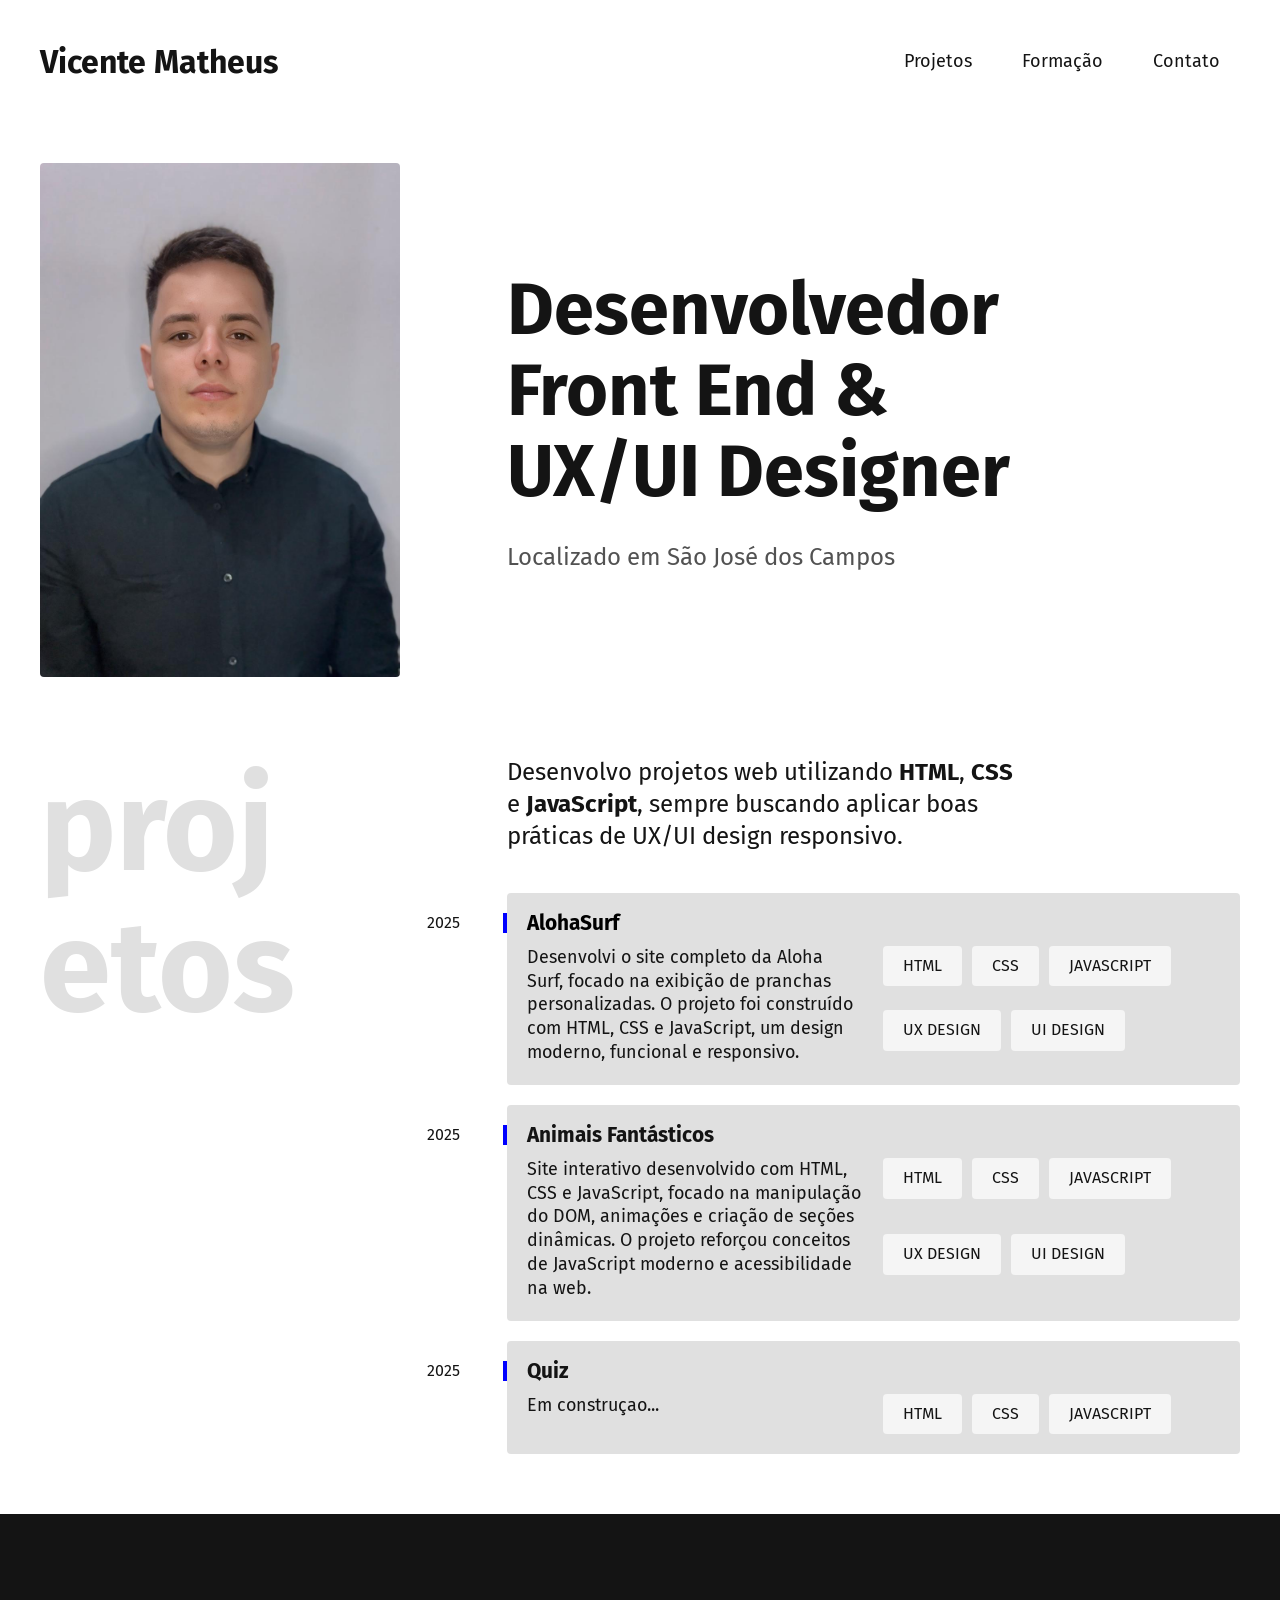
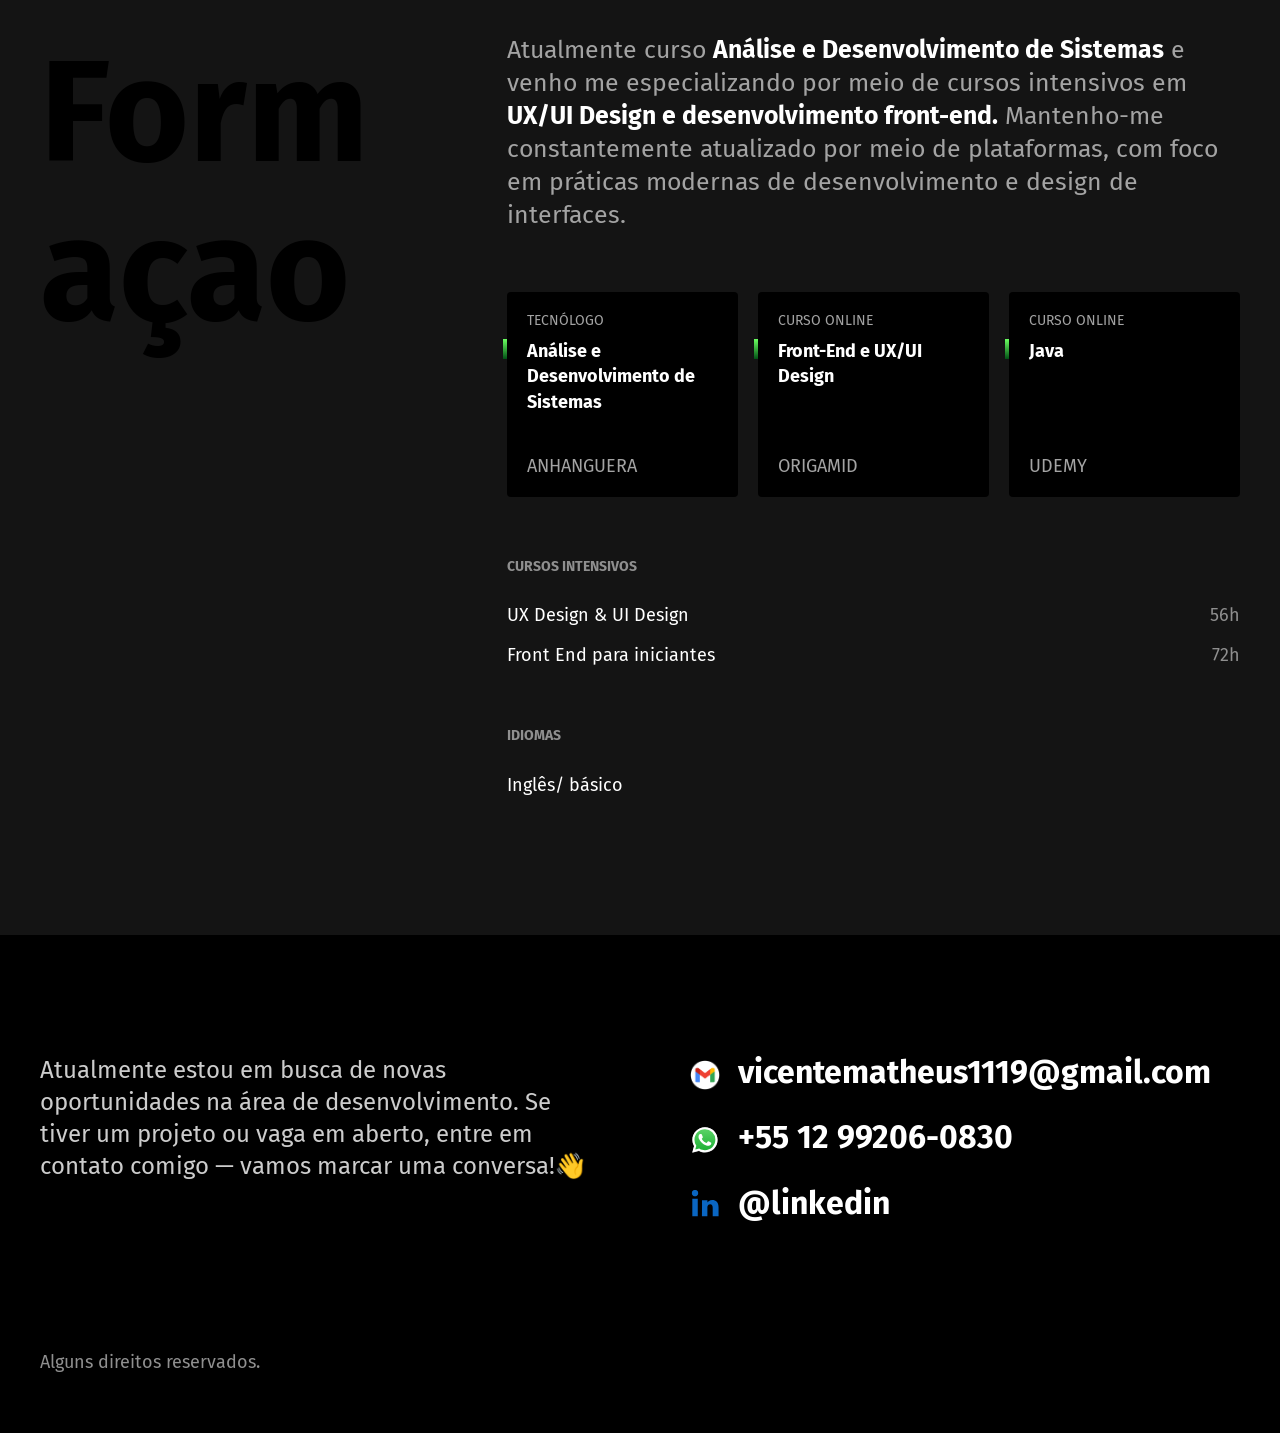
==== index.html @ 38cd6881 "Primeiro commit" ====
<!DOCTYPE html>
<html lang="pt-br">

<head>
  <meta charset="UTF-8">
  <meta name="viewport" content="width=device-width, initial-scale=1.0">
  <title>Portfólio</title>
  <meta name="description" content="Desenvolvedor Front End">
  <link rel="stylesheet" href="./css/import.css">
  <link rel="icon" href="./favicon.png" type="image/svg+xml">

  <link rel="preconnect" href="https://fonts.googleapis.com">
  <link rel="preconnect" href="https://fonts.gstatic.com" crossorigin>
  <link href="https://fonts.googleapis.com/css2?family=Fira+Sans:ital,wght@0,100;0,200;0,300;0,400;0,500;0,600;0,700;0,800;0,900;1,100;1,200;1,300;1,400;1,500;1,600;1,700;1,800;1,900&display=swap" rel="stylesheet">
</head>

<body>
  <header class="header">
    <h1>Vicente Matheus</h1>
    <nav>
      <ul class="header-menu">
        <li><a href="#Projetos">Projetos</a></li>
        <li><a href="#formaçao">Formação</a></li>
        <li><a href="#contato">Contato</a></li>
      </ul>
    </nav>
  </header>

  <main class="introducao">
    <img src="img/perfil.jpeg" alt="foto" width="360" height="520">

    <div>
      <h1>Desenvolvedor<br>Front End & <br>UX/UI Designer</h1>
      <p>Localizado em São José dos Campos</p>
    </div>
  </main>

  <section arial-label="Projetos" class="experiencia" id="Projetos">
    <h2 class="subtitulo">projetos</h2>
    <div>
      <p class="experiencia-texto">
        Desenvolvo projetos web utilizando <strong>HTML</strong>, <strong>CSS</strong> e <strong>JavaScript</strong>, sempre buscando aplicar boas práticas de UX/UI design responsivo.
      </p>

      <div class="empresa">
        <span class="empresa-ano">2025</span>

        <h2 class="empresa-titulo"><a href="AlohaSurf/index.html" target="_blank" rel="noopener noreferrer">AlohaSurf</a></h2>
        <span class="empresa-titulo"> </span>
        <p class="empresa-texto">Desenvolvi o site completo da Aloha Surf, focado na exibição de pranchas personalizadas. O projeto foi construído com HTML, CSS e JavaScript, um design moderno, funcional e responsivo.</p>
        <ul class="empresa-habilidades">
          <li>HTML</li>
          <li>CSS</li>
          <li>JAVASCRIPT</li>
          <li>UX DESIGN</li>
          <li>UI DESIGN</li>
        </ul>
      </div>
      <div>

        <div class="empresa">
          <span class="empresa-ano">2025</span>
          <h2 class="empresa-titulo">Animais Fantásticos</h2>
          <span class="empresa-titulo"> </span>
          <p class="empresa-texto">Site interativo desenvolvido com HTML, CSS e JavaScript, focado na manipulação do DOM, animações e criação de seções dinâmicas. O projeto reforçou conceitos de JavaScript moderno e acessibilidade na web.

          </p>
          <ul class="empresa-habilidades">
            <li>HTML</li>
            <li>CSS</li>
            <li>JAVASCRIPT</li>
            <li>UX DESIGN</li>
            <li>UI DESIGN</li>
          </ul>
        </div>
        <div>

          <div class="empresa">
            <span class="empresa-ano">2025</span>
            <h2 class="empresa-titulo">Quiz</h2>
            <span class="empresa-titulo"> </span>
            <p class="empresa-texto">Em construçao... </p>
            <ul class="empresa-habilidades">
              <li>HTML</li>
              <li>CSS</li>
              <li>JAVASCRIPT</li>
              <!-- <li>UX DESIGN</li>
              <li>UI DESIGN</li> -->
            </ul>
          </div>
        </div>
  </section>

  <section class="formaçao" id="formaçao" aria-label="formaçao">
    <div class="formaçao-container">
      <h2 class="subtitulo">formaçao</h2>
      <div>
        <p class="formaçao-texto">
          Atualmente curso <strong>Análise e Desenvolvimento de Sistemas</strong> e venho me especializando por meio de cursos intensivos em <strong>UX/UI Design e desenvolvimento front-end.</strong> Mantenho-me constantemente atualizado por meio de plataformas, com foco em práticas modernas de desenvolvimento e design de interfaces.
        </p>
        <ul class="faculdade-lista">
          <li class="faculdade">
            <span class="faculdade-tipo">Tecnólogo</span>
            <h3 class="faculdade-curso">Análise e Desenvolvimento de Sistemas</h3>
            <span class="faculdade-instituiçao">Anhanguera</span>
          </li>
          <li class="faculdade">
            <span class="faculdade-tipo">Curso Online</span>
            <h3 class="faculdade-curso">Front-End e UX/UI Design</h3>
            <span class="faculdade-instituiçao">Origamid</span>
          </li>
          <li class="faculdade">
            <span class="faculdade-tipo">Curso Online</span>
            <h3 class="faculdade-curso">Java</h3>
            <span class="faculdade-instituiçao">Udemy</span>
          </li>
        </ul>
        <div class="formaçao-extra">
          <div class="cursos">
            <h3>cursos intensivos</h3>
            <ul>
              <li>UX Design & UI Design<span>56h</span></li>
              <li>Front End para iniciantes<span>72h</span></li>
            </ul>
          </div>
          <div class="idiomas">
            <h3>idiomas</h3>
            <ul>
              <li>Inglês/ básico</li>
            </ul>
          </div>
        </div>
      </div>
    </div>
  </section>

  <footer class="footer" id="contato">
    <div class="footer-container">
      <p class="footer-texto">Atualmente estou em busca de novas oportunidades na área de desenvolvimento. Se tiver um projeto ou vaga em aberto, entre em contato comigo — vamos marcar uma conversa!👋</p>
      <ul class="footer-contato">
        <li><a href="mailto:vicentematheus1119@gmail.com">vicentematheus1119@gmail.com</a></li>
        <li><a href="https://w.app/jmial8">+55 12 99206-0830</a></li>
        <li><a href="https://www.linkedin.com/in/vicente-matheus-9b24b6235?utm_source=share&utm_campaign=share_via&utm_content=profile&utm_medium=ios_app">@linkedin</a> </li>
      </ul>
      <p class="footer-copy">Alguns direitos reservados.</p>
    </div>


  </footer>

</body>

</html>
---- css/import.css ----
@import url("./geral.css");
@import url("./footer.css");
@import url("./header.css");
@import url("./section.css");
@import url("./formacao.css");
@import url("./introducao.css");
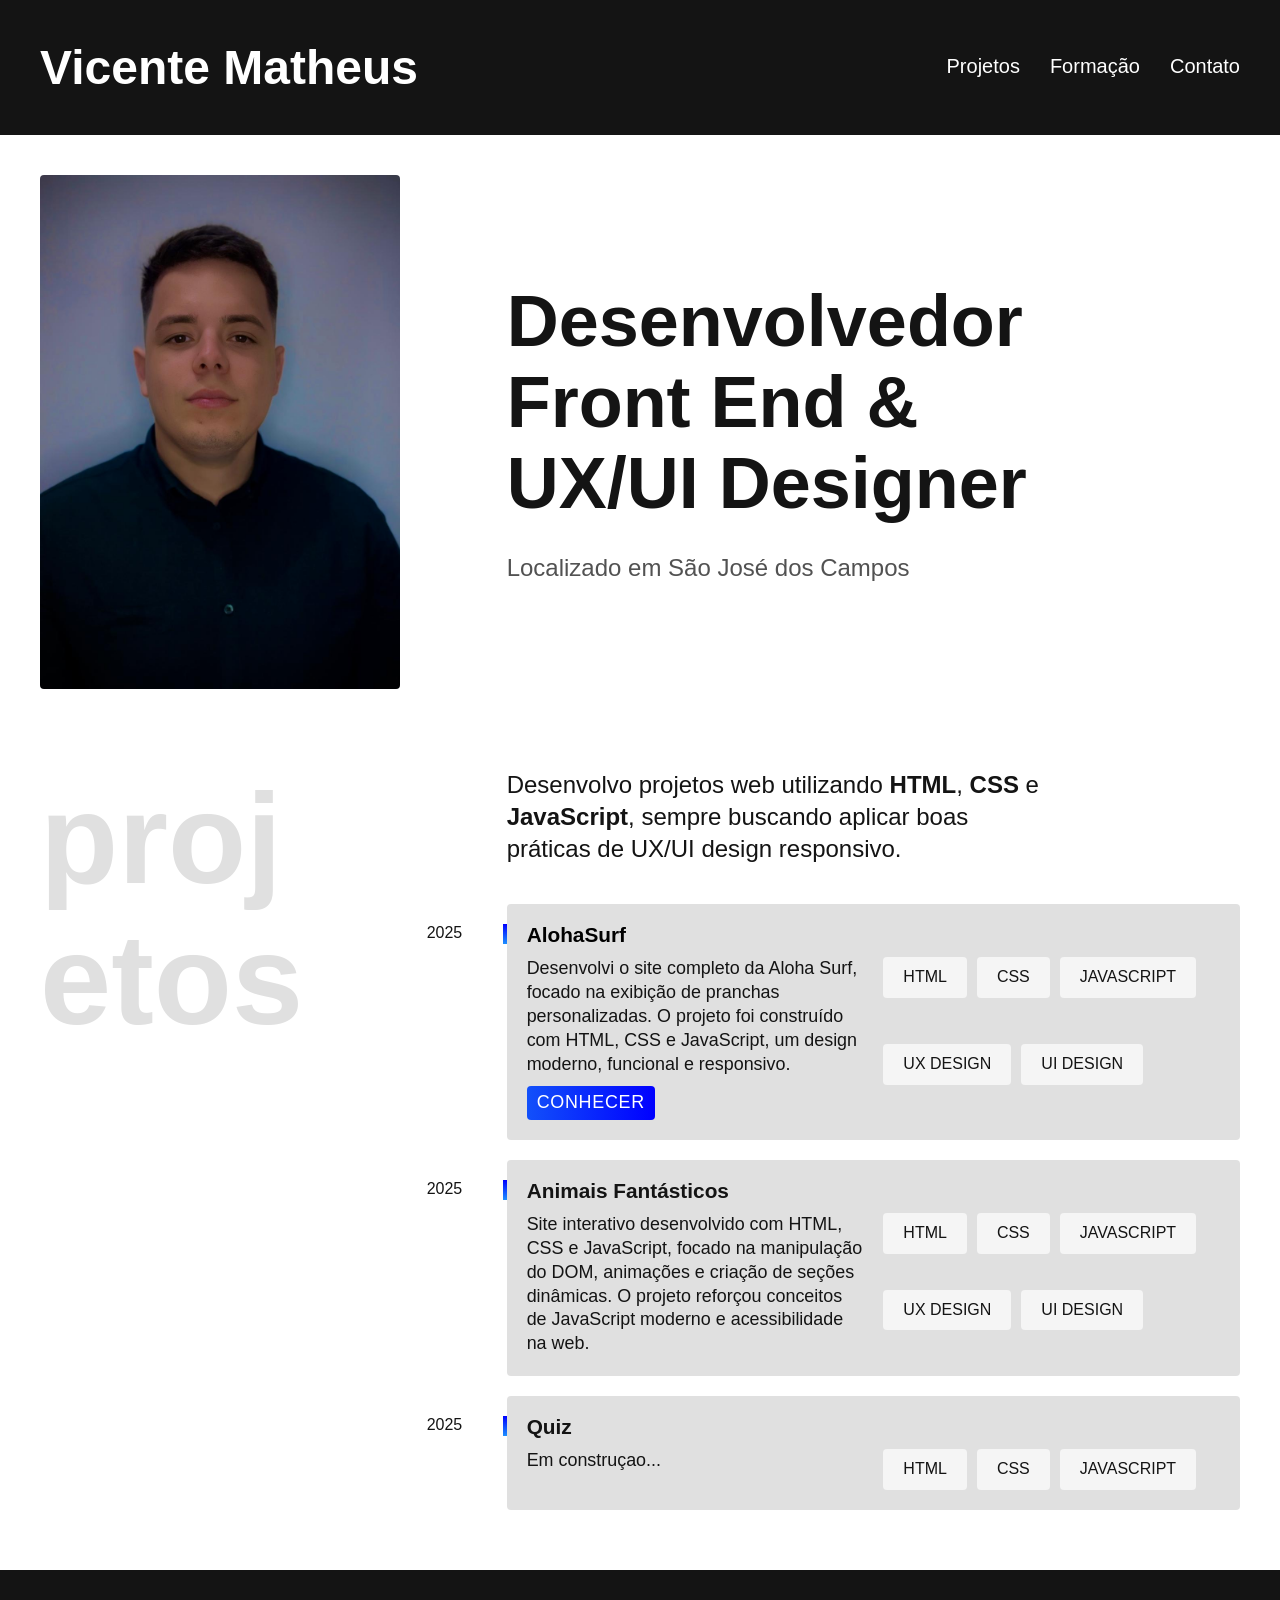
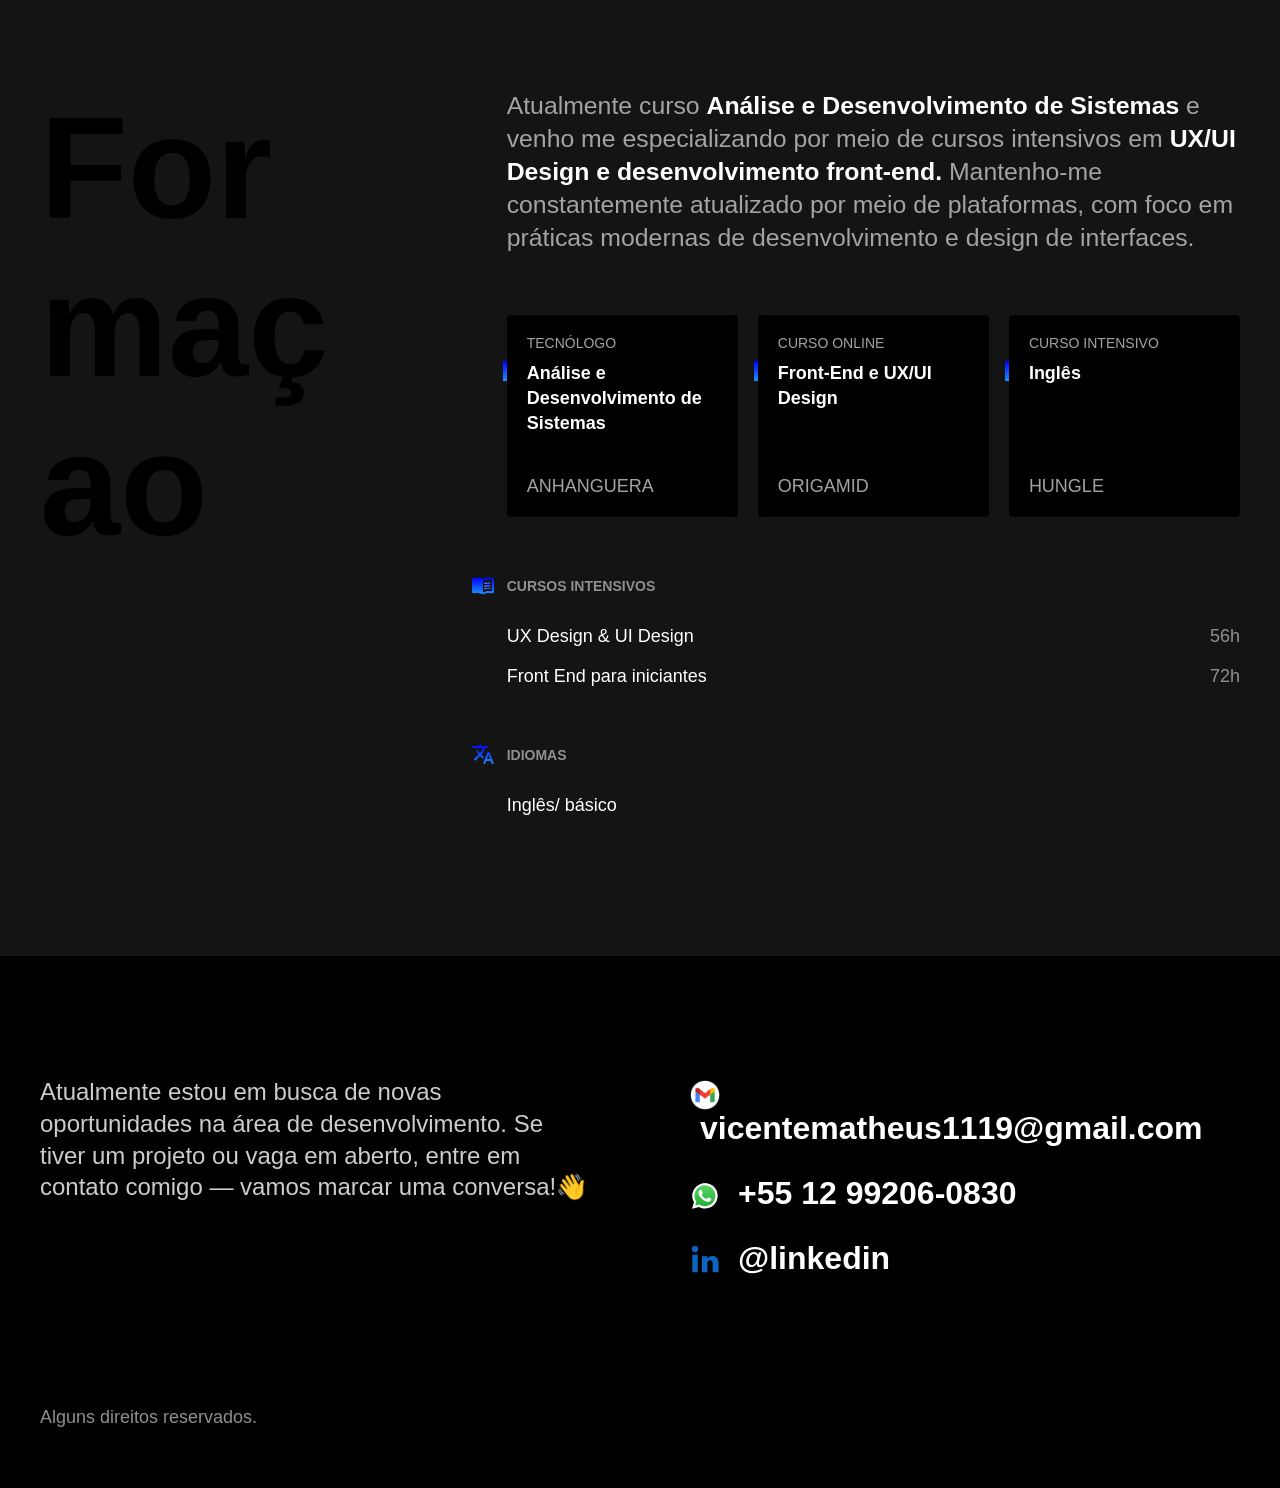
==== commit 2273470d: "alteraçao de perfil e melhorias no design" ====
--- a/index.html
+++ b/index.html
@@ -11,19 +11,22 @@
 
   <link rel="preconnect" href="https://fonts.googleapis.com">
   <link rel="preconnect" href="https://fonts.gstatic.com" crossorigin>
-  <link href="https://fonts.googleapis.com/css2?family=Fira+Sans:ital,wght@0,100;0,200;0,300;0,400;0,500;0,600;0,700;0,800;0,900;1,100;1,200;1,300;1,400;1,500;1,600;1,700;1,800;1,900&display=swap" rel="stylesheet">
+  <link href="https://fonts.googleapis.com/css2?family=Merriweather:ital,opsz,wght@0,18..144,300..900;1,18..144,300..900&family=Poppins:ital,wght@0,100;0,200;0,300;0,400;0,500;0,600;0,700;0,800;0,900;1,100;1,200;1,300;1,400;1,500;1,600;1,700;1,800;1,900&family=Roboto:ital,wght@0,100..900;1,100..900&display=swap" rel="stylesheet">
+
 </head>
 
 <body>
-  <header class="header">
-    <h1>Vicente Matheus</h1>
-    <nav>
-      <ul class="header-menu">
-        <li><a href="#Projetos">Projetos</a></li>
-        <li><a href="#formaçao">Formação</a></li>
-        <li><a href="#contato">Contato</a></li>
-      </ul>
-    </nav>
+  <header class="header-bg">
+    <div class="header">
+      <h1>Vicente Matheus</h1>
+      <nav>
+        <ul class="header-menu">
+          <li><a href="#Projetos">Projetos</a></li>
+          <li><a href="#formaçao">Formação</a></li>
+          <li><a href="#contato">Contato</a></li>
+        </ul>
+      </nav>
+    </div>
   </header>
 
   <main class="introducao">
@@ -47,7 +50,7 @@
 
         <h2 class="empresa-titulo"><a href="AlohaSurf/index.html" target="_blank" rel="noopener noreferrer">AlohaSurf</a></h2>
         <span class="empresa-titulo"> </span>
-        <p class="empresa-texto">Desenvolvi o site completo da Aloha Surf, focado na exibição de pranchas personalizadas. O projeto foi construído com HTML, CSS e JavaScript, um design moderno, funcional e responsivo.</p>
+        <p class="empresa-texto">Desenvolvi o site completo da Aloha Surf, focado na exibição de pranchas personalizadas. O projeto foi construído com HTML, CSS e JavaScript, um design moderno, funcional e responsivo. <a class="botao" href="AlohaSurf/index.html" target="_blank" rel="noopener noreferrer">conhecer</a></p>
         <ul class="empresa-habilidades">
           <li>HTML</li>
           <li>CSS</li>
@@ -110,9 +113,9 @@
             <span class="faculdade-instituiçao">Origamid</span>
           </li>
           <li class="faculdade">
-            <span class="faculdade-tipo">Curso Online</span>
-            <h3 class="faculdade-curso">Java</h3>
-            <span class="faculdade-instituiçao">Udemy</span>
+            <span class="faculdade-tipo">Curso Intensivo</span>
+            <h3 class="faculdade-curso">Inglês</h3>
+            <span class="faculdade-instituiçao">Hungle</span>
           </li>
         </ul>
         <div class="formaçao-extra">
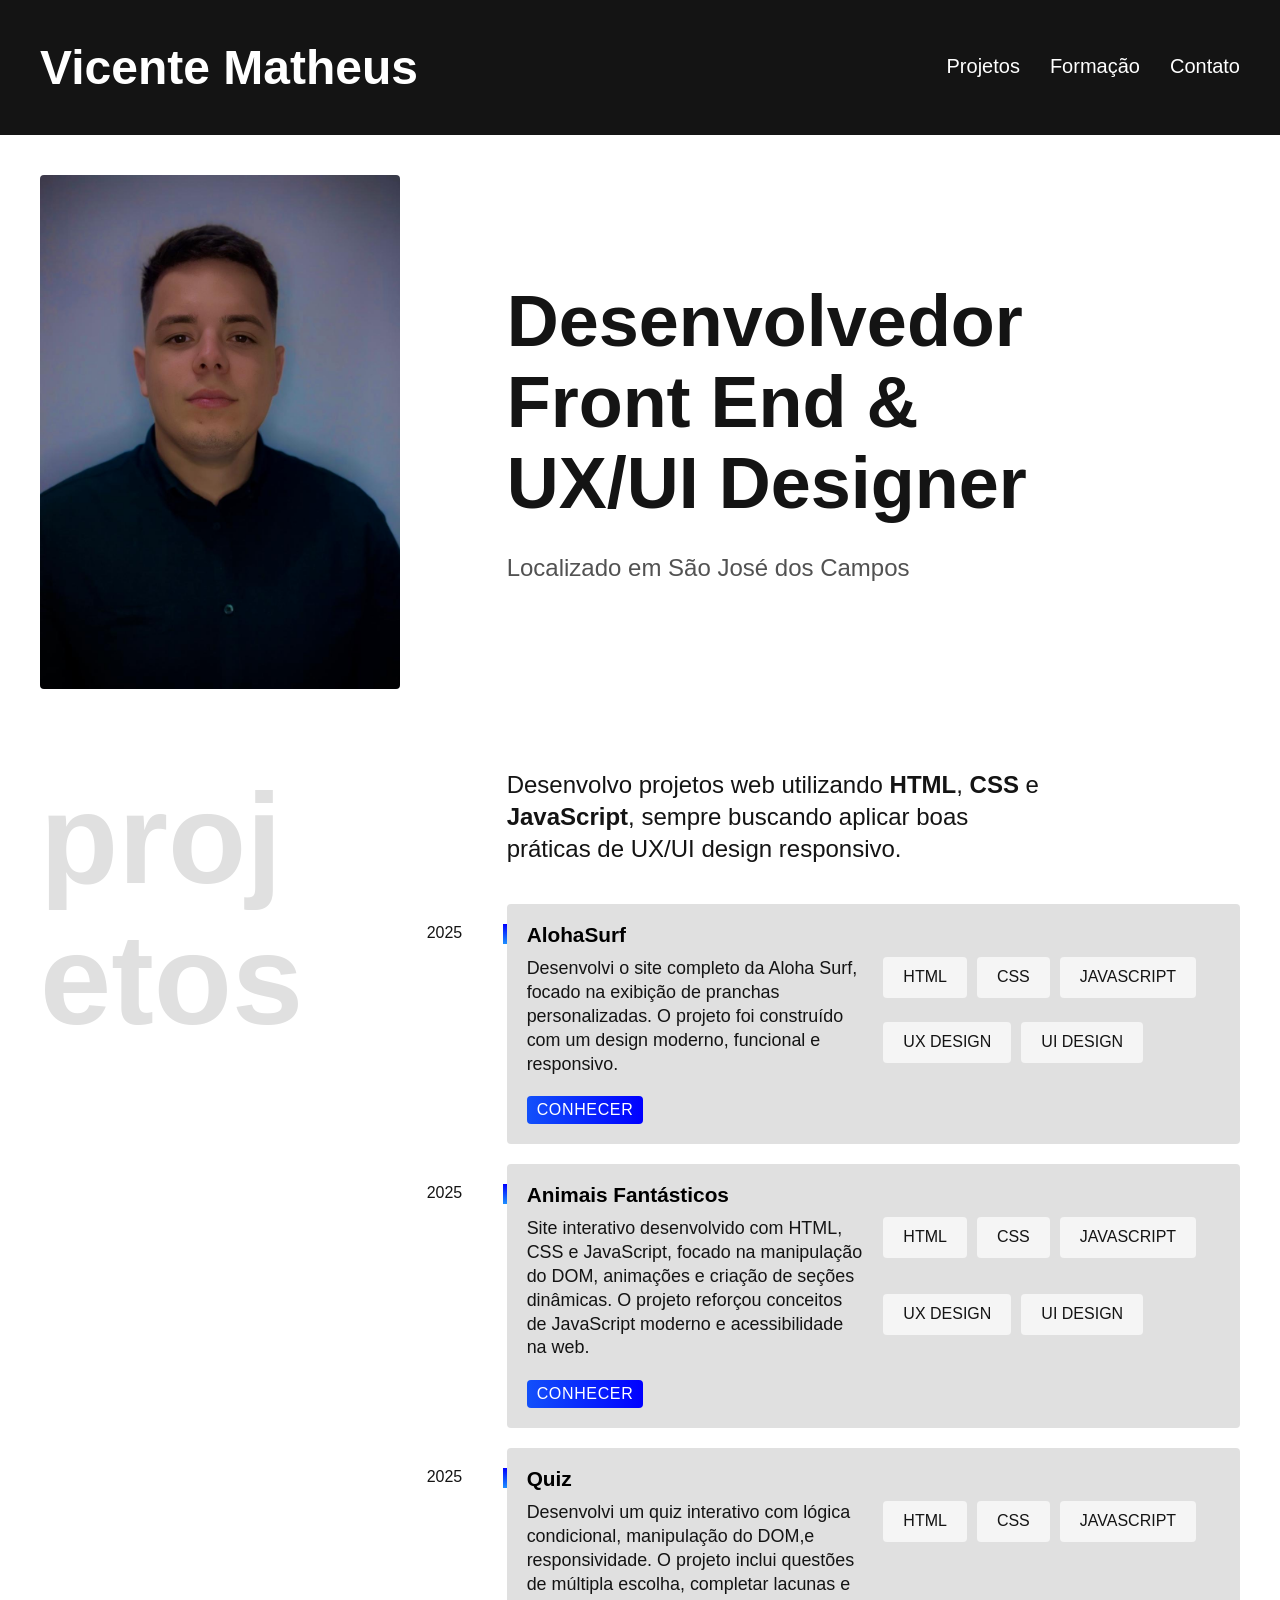
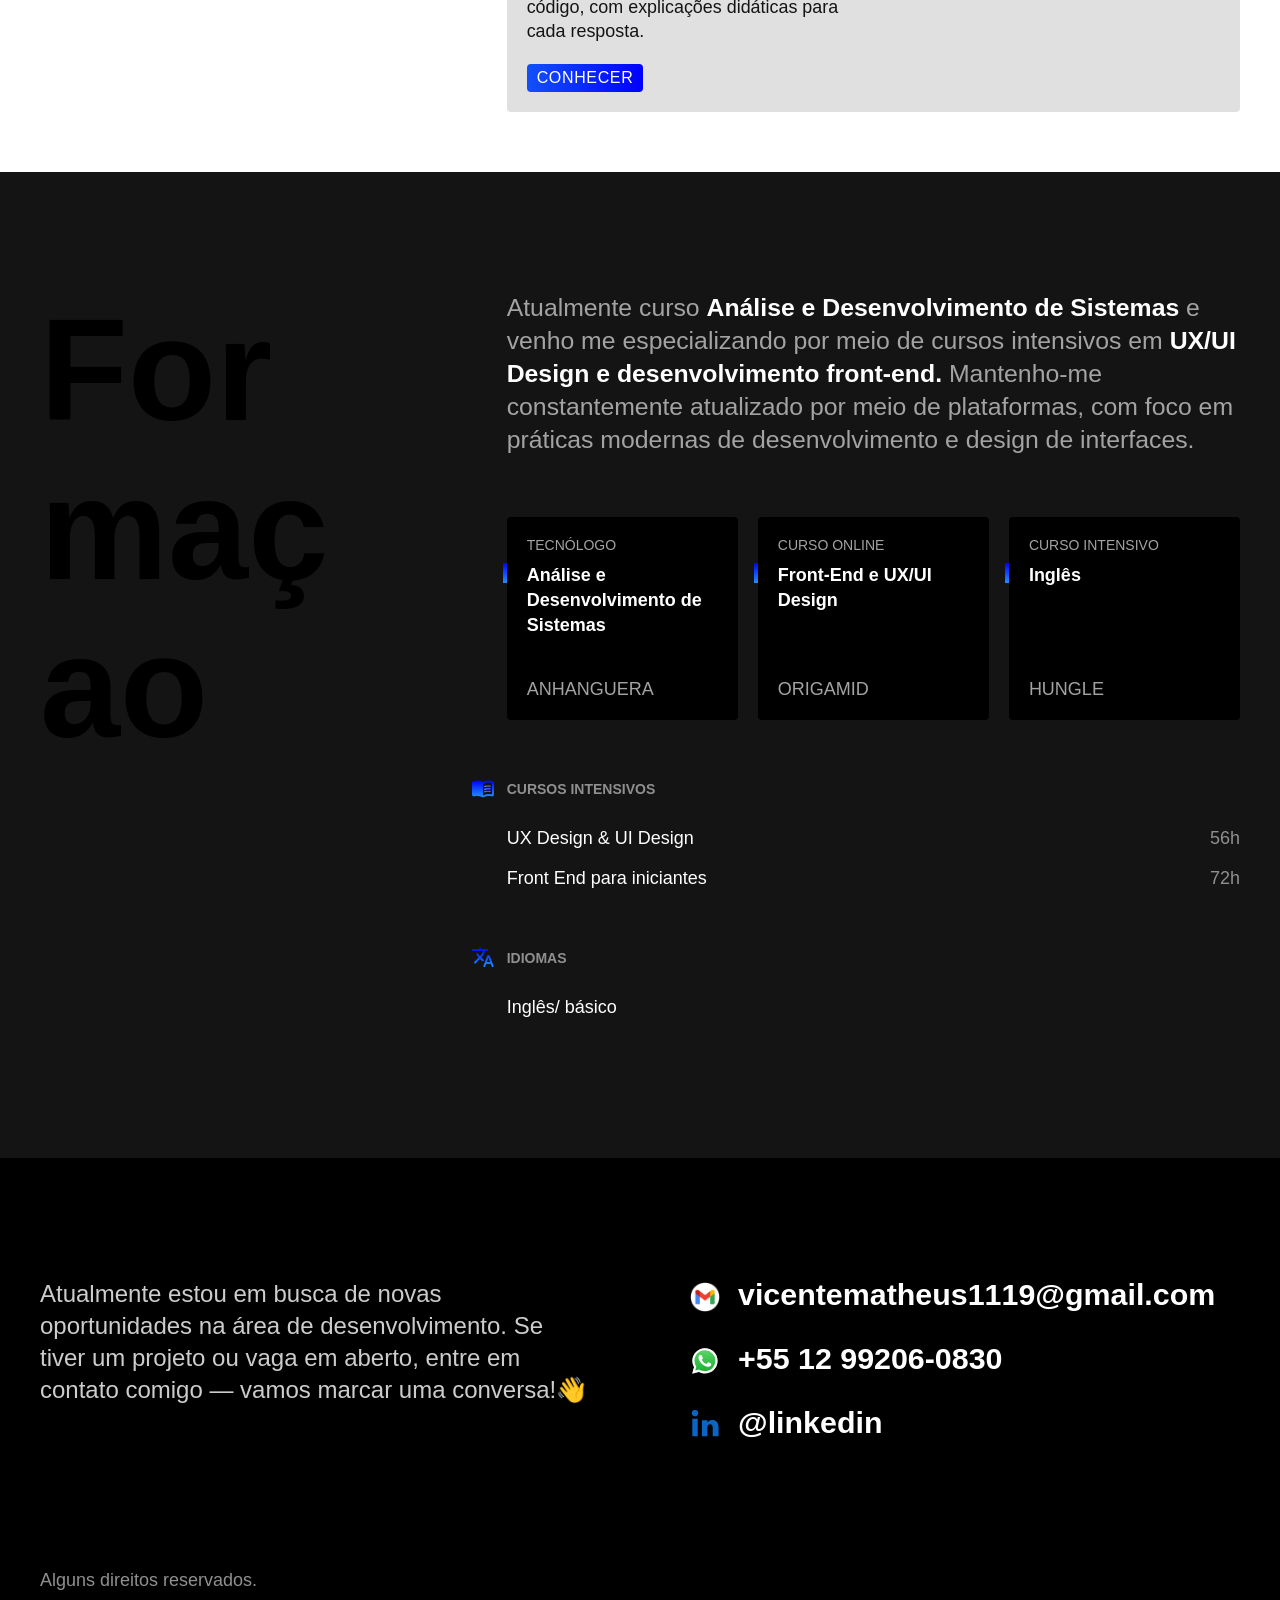
==== commit d0ac127f: "adicionei novo projeto" ====
--- a/index.html
+++ b/index.html
@@ -48,9 +48,9 @@
       <div class="empresa">
         <span class="empresa-ano">2025</span>
 
-        <h2 class="empresa-titulo"><a href="AlohaSurf/index.html" target="_blank" rel="noopener noreferrer">AlohaSurf</a></h2>
+        <h2 class="empresa-titulo"><a href="./AlohaSurf/index.html" target="_blank" rel="noopener noreferrer">AlohaSurf</a></h2>
         <span class="empresa-titulo"> </span>
-        <p class="empresa-texto">Desenvolvi o site completo da Aloha Surf, focado na exibição de pranchas personalizadas. O projeto foi construído com HTML, CSS e JavaScript, um design moderno, funcional e responsivo. <a class="botao" href="AlohaSurf/index.html" target="_blank" rel="noopener noreferrer">conhecer</a></p>
+        <p class="empresa-texto">Desenvolvi o site completo da Aloha Surf, focado na exibição de pranchas personalizadas. O projeto foi construído com um design moderno, funcional e responsivo. </p>
         <ul class="empresa-habilidades">
           <li>HTML</li>
           <li>CSS</li>
@@ -58,12 +58,13 @@
           <li>UX DESIGN</li>
           <li>UI DESIGN</li>
         </ul>
+        <a class="botao" href="./AlohaSurf/index.html" target="_blank" rel="noopener noreferrer">conhecer</a>
       </div>
       <div>
 
         <div class="empresa">
           <span class="empresa-ano">2025</span>
-          <h2 class="empresa-titulo">Animais Fantásticos</h2>
+          <h2 class="empresa-titulo"><a href="./in.html" target="_blank" rel="noopener noreferrer"> Animais Fantásticos</a></h2>
           <span class="empresa-titulo"> </span>
           <p class="empresa-texto">Site interativo desenvolvido com HTML, CSS e JavaScript, focado na manipulação do DOM, animações e criação de seções dinâmicas. O projeto reforçou conceitos de JavaScript moderno e acessibilidade na web.
 
@@ -75,14 +76,16 @@
             <li>UX DESIGN</li>
             <li>UI DESIGN</li>
           </ul>
+
+          <a class="botao" href="./ix.html" target="_blank" rel="noopener noreferrer">conhecer</a>
         </div>
         <div>
 
           <div class="empresa">
             <span class="empresa-ano">2025</span>
-            <h2 class="empresa-titulo">Quiz</h2>
+            <h2 class="empresa-titulo"> <a href="./quiz/index.html" target="_blank" rel="noopener noreferrer">Quiz</a></h2>
             <span class="empresa-titulo"> </span>
-            <p class="empresa-texto">Em construçao... </p>
+            <p class="empresa-texto">Desenvolvi um quiz interativo com lógica condicional, manipulação do DOM,e responsividade. O projeto inclui questões de múltipla escolha, completar lacunas e código, com explicações didáticas para cada resposta.</p>
             <ul class="empresa-habilidades">
               <li>HTML</li>
               <li>CSS</li>
@@ -90,6 +93,7 @@
               <!-- <li>UX DESIGN</li>
               <li>UI DESIGN</li> -->
             </ul>
+            <a class="botao" href="./quiz/index.html" target="_blank" rel="noopener noreferrer">conhecer</a>
           </div>
         </div>
   </section>
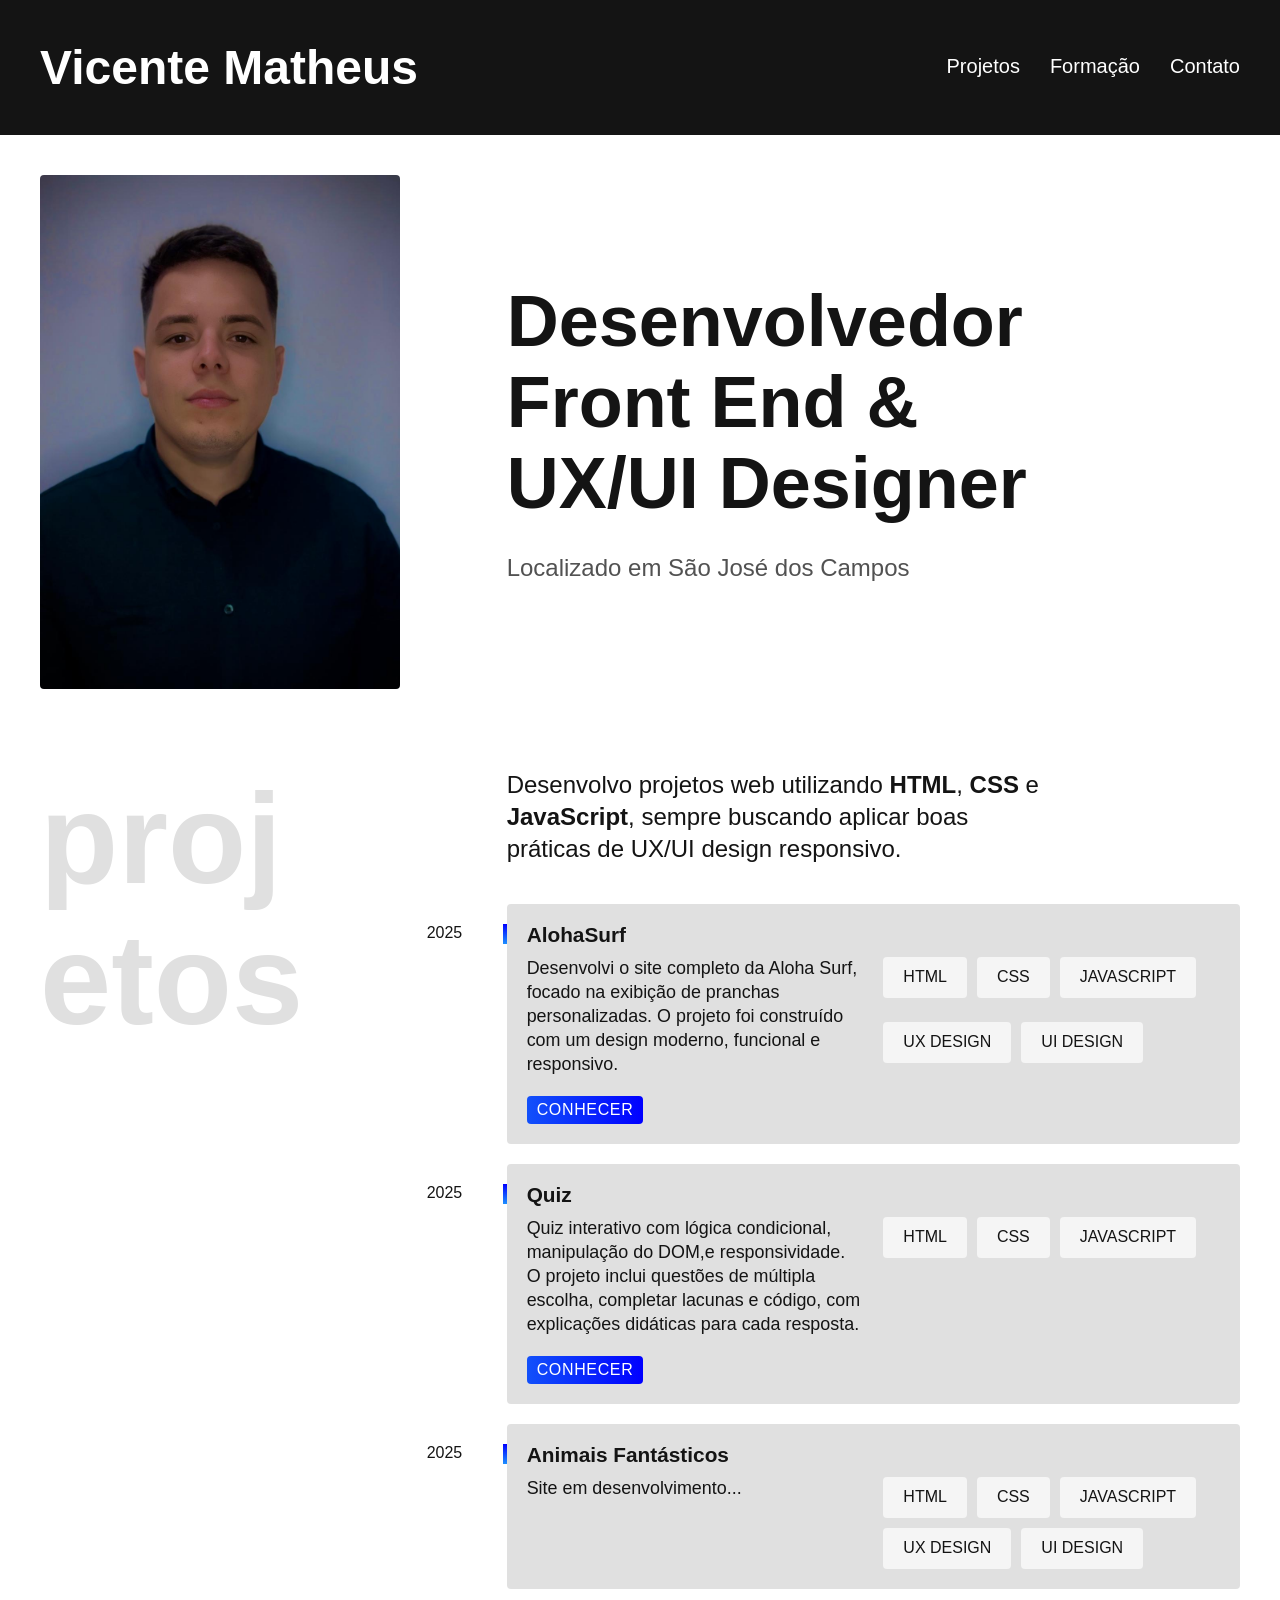
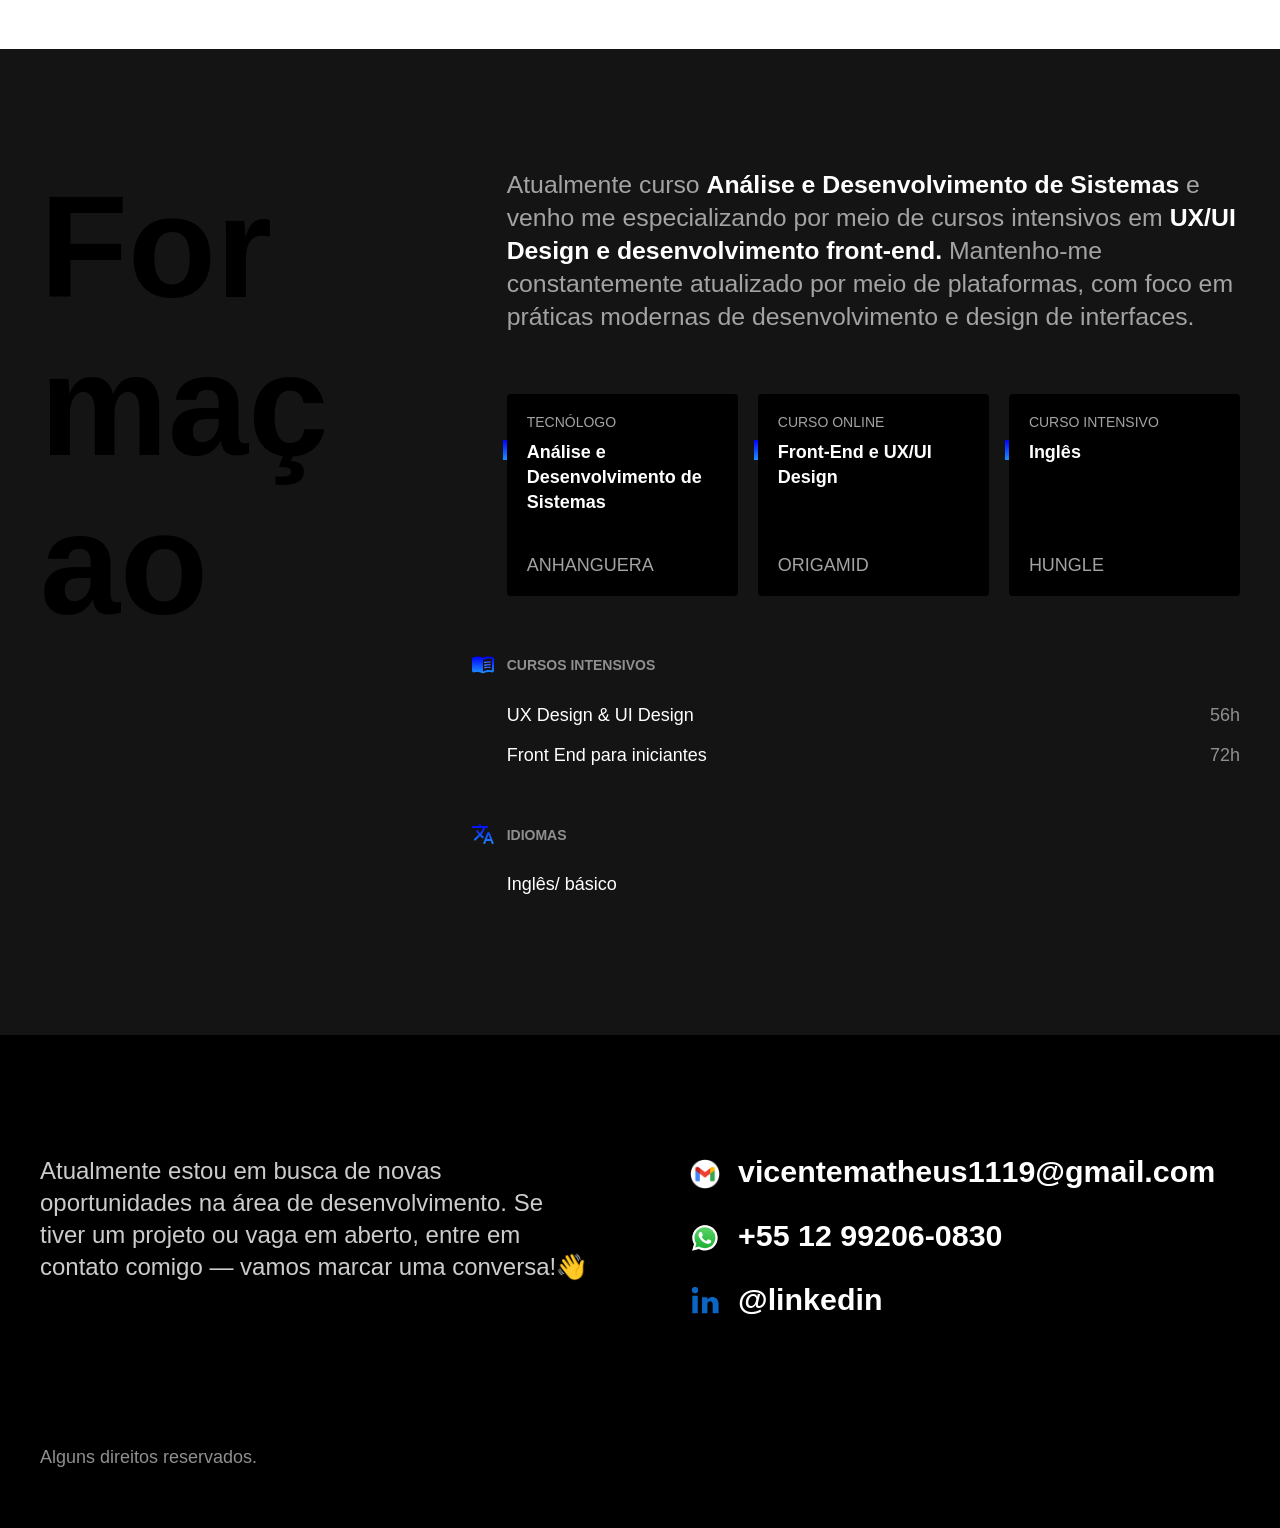
==== commit df951c77: "limpeza de links e reorganização de lista no site" ====
--- a/index.html
+++ b/index.html
@@ -44,11 +44,9 @@
       <p class="experiencia-texto">
         Desenvolvo projetos web utilizando <strong>HTML</strong>, <strong>CSS</strong> e <strong>JavaScript</strong>, sempre buscando aplicar boas práticas de UX/UI design responsivo.
       </p>
-
       <div class="empresa">
         <span class="empresa-ano">2025</span>
-
-        <h2 class="empresa-titulo"><a href="./AlohaSurf/index.html" target="_blank" rel="noopener noreferrer">AlohaSurf</a></h2>
+        <h2 class="empresa-titulo">AlohaSurf</h2>
         <span class="empresa-titulo"> </span>
         <p class="empresa-texto">Desenvolvi o site completo da Aloha Surf, focado na exibição de pranchas personalizadas. O projeto foi construído com um design moderno, funcional e responsivo. </p>
         <ul class="empresa-habilidades">
@@ -61,39 +59,33 @@
         <a class="botao" href="./AlohaSurf/index.html" target="_blank" rel="noopener noreferrer">conhecer</a>
       </div>
       <div>
-
-        <div class="empresa">
-          <span class="empresa-ano">2025</span>
-          <h2 class="empresa-titulo"><a href="./in.html" target="_blank" rel="noopener noreferrer"> Animais Fantásticos</a></h2>
-          <span class="empresa-titulo"> </span>
-          <p class="empresa-texto">Site interativo desenvolvido com HTML, CSS e JavaScript, focado na manipulação do DOM, animações e criação de seções dinâmicas. O projeto reforçou conceitos de JavaScript moderno e acessibilidade na web.
-
-          </p>
-          <ul class="empresa-habilidades">
-            <li>HTML</li>
-            <li>CSS</li>
-            <li>JAVASCRIPT</li>
-            <li>UX DESIGN</li>
-            <li>UI DESIGN</li>
-          </ul>
-
-          <a class="botao" href="./ix.html" target="_blank" rel="noopener noreferrer">conhecer</a>
-        </div>
         <div>
-
           <div class="empresa">
             <span class="empresa-ano">2025</span>
-            <h2 class="empresa-titulo"> <a href="./quiz/index.html" target="_blank" rel="noopener noreferrer">Quiz</a></h2>
+            <h2 class="empresa-titulo">Quiz</h2>
             <span class="empresa-titulo"> </span>
-            <p class="empresa-texto">Desenvolvi um quiz interativo com lógica condicional, manipulação do DOM,e responsividade. O projeto inclui questões de múltipla escolha, completar lacunas e código, com explicações didáticas para cada resposta.</p>
+            <p class="empresa-texto">Quiz interativo com lógica condicional, manipulação do DOM,e responsividade. O projeto inclui questões de múltipla escolha, completar lacunas e código, com explicações didáticas para cada resposta.</p>
             <ul class="empresa-habilidades">
               <li>HTML</li>
               <li>CSS</li>
               <li>JAVASCRIPT</li>
-              <!-- <li>UX DESIGN</li>
-              <li>UI DESIGN</li> -->
             </ul>
             <a class="botao" href="./quiz/index.html" target="_blank" rel="noopener noreferrer">conhecer</a>
+          </div>
+          <div class="empresa">
+            <span class="empresa-ano">2025</span>
+            <h2 class="empresa-titulo">Animais Fantásticos</h2>
+            <span class="empresa-titulo"> </span>
+            <p class="empresa-texto">Site em desenvolvimento...
+            </p>
+            <ul class="empresa-habilidades">
+              <li>HTML</li>
+              <li>CSS</li>
+              <li>JAVASCRIPT</li>
+              <li>UX DESIGN</li>
+              <li>UI DESIGN</li>
+            </ul>
+            <!-- <a class="botao" href="./animais.html" target="_blank" rel="noopener noreferrer">conhecer</a> -->
           </div>
         </div>
   </section>
